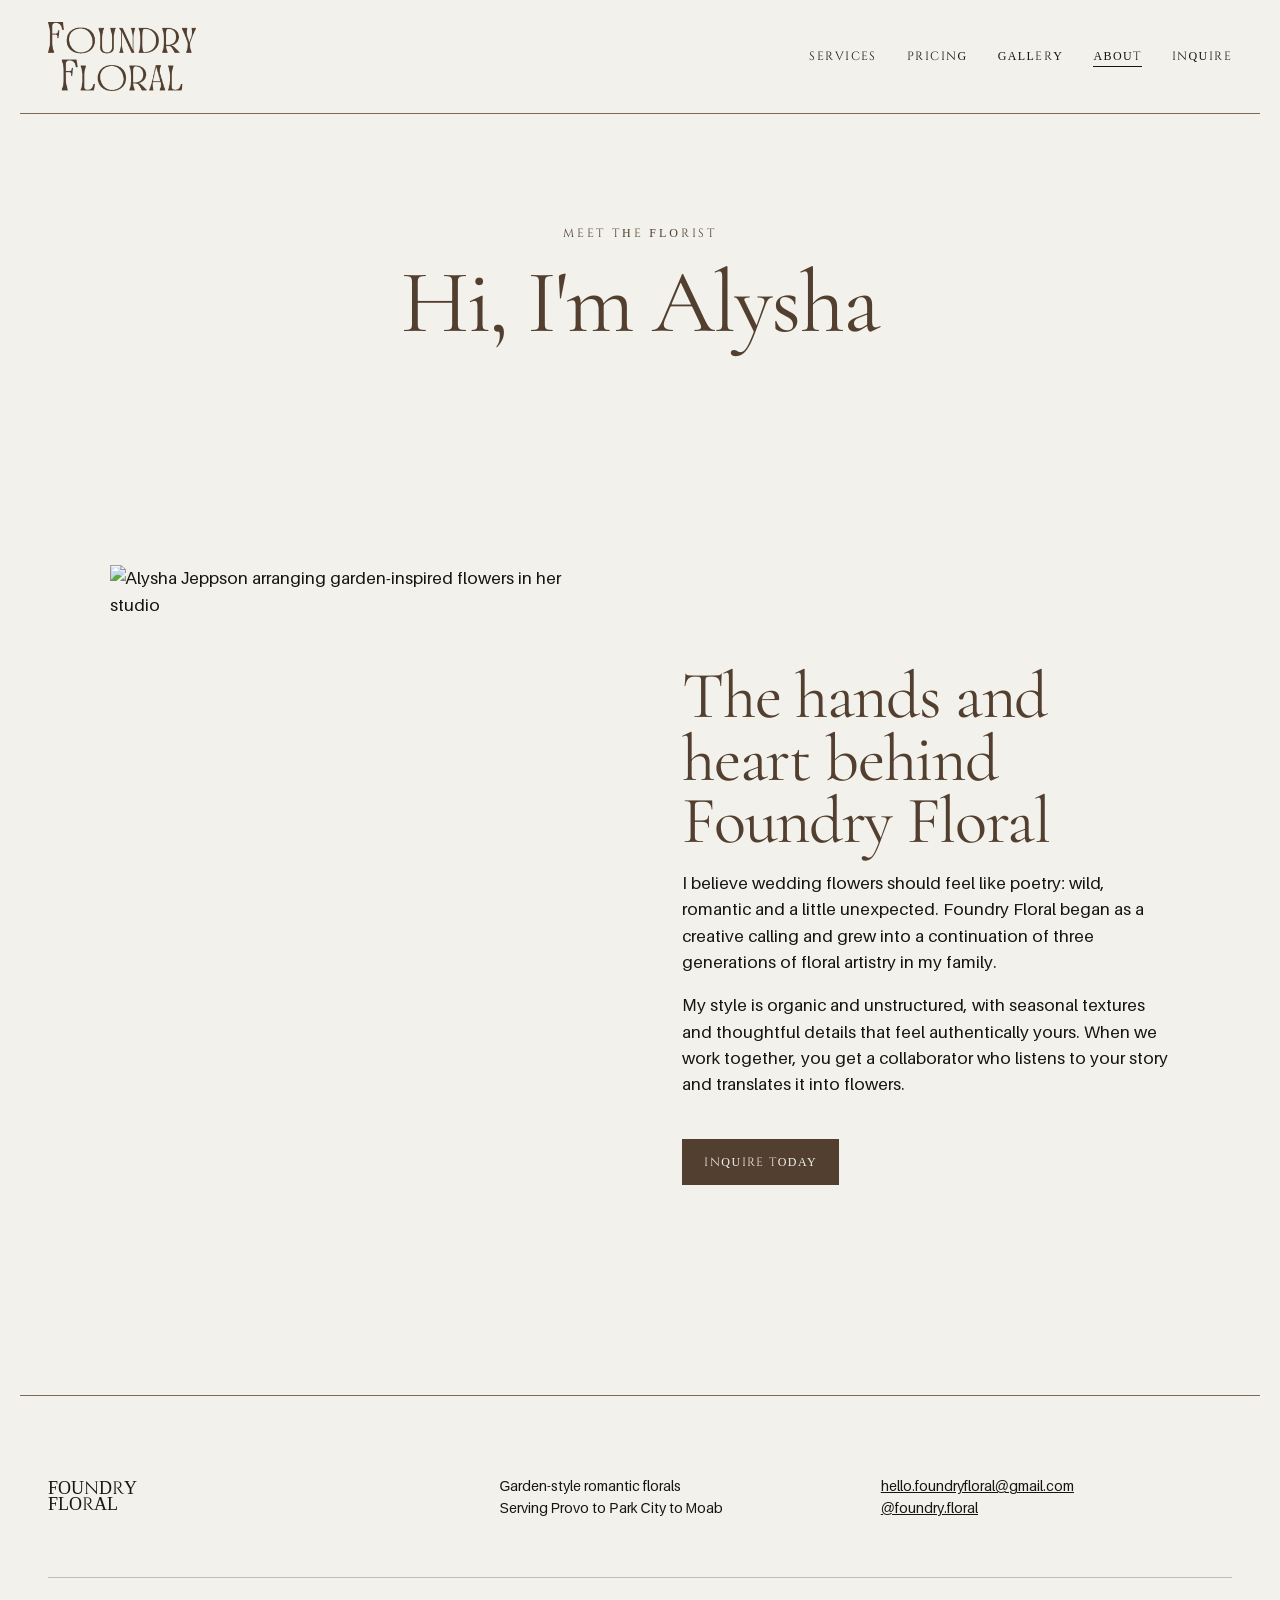
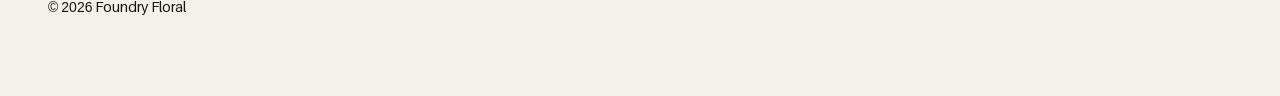
==== about.html @ f5ccb90d "Create About page with verified florist portrait" ====
<!doctype html>
<html lang="en">
<head><meta charset="utf-8"><meta name="viewport" content="width=device-width, initial-scale=1"><title>About Alysha | Foundry Floral</title><meta name="description" content="Meet Alysha Jeppson, the florist behind Foundry Floral in Alpine, Utah."><link rel="stylesheet" href="styles.css"></head>
<body>
<header class="site-header"><a class="brand" href="index.html" aria-label="Foundry Floral home"><img src="assets/images/1-foundry-floral-wordmark.png" alt="Foundry Floral"></a><button class="nav-toggle" aria-expanded="false" aria-controls="nav">Menu</button><nav id="nav" aria-label="Main navigation"><a href="index.html#services">Services</a><a href="pricing.html">Pricing</a><a href="gallery.html">Gallery</a><a href="about.html" aria-current="page">About</a><a href="index.html#inquire">Inquire</a></nav></header>
<main>
<section class="page-intro section"><p class="eyebrow">Meet the florist</p><h1>Hi, I'm Alysha</h1></section>
<section class="section about about-page"><img src="assets/images/alysha-florist-portrait.jpg" alt="Alysha Jeppson arranging garden-inspired flowers in her studio"><div><h2>The hands and heart behind Foundry Floral</h2><p>I believe wedding flowers should feel like poetry: wild, romantic and a little unexpected. Foundry Floral began as a creative calling and grew into a continuation of three generations of floral artistry in my family.</p><p>My style is organic and unstructured, with seasonal textures and thoughtful details that feel authentically yours. When we work together, you get a collaborator who listens to your story and translates it into flowers.</p><a class="button" href="index.html#inquire">Inquire today</a></div></section>
</main>
<footer><div class="brand"><span>Foundry<br>Floral</span></div><p>Garden-style romantic florals<br>Serving Provo to Park City to Moab</p><p><a href="mailto:hello.foundryfloral@gmail.com">hello.foundryfloral@gmail.com</a><br><a href="https://www.instagram.com/foundry.floral/">@foundry.floral</a></p><p class="copyright">© <span id="year"></span> Foundry Floral</p></footer><script src="script.js"></script></body></html>
---- styles.css ----
@import url('https://fonts.googleapis.com/css2?family=Cormorant+Garamond:wght@400;500;600&display=swap');
@font-face{font-family:Lathusca;src:url('assets/fonts/AwesomeLathusca-Regular.ttf')}@font-face{font-family:Cinzel;src:url('assets/fonts/Cinzel-Regular.ttf')}@font-face{font-family:Aileron;src:url('assets/fonts/Aileron-Regular.ttf')}@font-face{font-family:Aileron;src:url('assets/fonts/Aileron-Italic.ttf');font-style:italic}@font-face{font-family:Aileron;src:url('assets/fonts/Aileron-BoldItalic.ttf');font-weight:700;font-style:italic}
:root{--heading:'Cormorant Garamond',Georgia,serif;--ivory:#f2f1eb;--espresso:#523f2f;--ink:#171511;--line:#796959;--paper:#faf9f4;--max:1240px}*{box-sizing:border-box}html{scroll-behavior:smooth}body{margin:0;background:var(--ivory);color:var(--ink);font-family:Aileron,Arial,sans-serif;font-size:17px;line-height:1.55}img{display:block;width:100%}a{color:inherit}.site-header{max-width:var(--max);margin:auto;min-height:108px;padding:22px 28px;display:flex;align-items:center;justify-content:space-between;border-bottom:1px solid var(--line);position:relative}.brand{display:flex;align-items:center;gap:10px;font-family:Cinzel,serif;text-transform:uppercase;line-height:.9;text-decoration:none;font-size:18px}.site-header .brand img{width:148px;height:auto}.flower-mark{font-family:serif;font-size:30px}.site-header nav{display:flex;gap:30px}.site-header nav a{text-decoration:none;text-transform:uppercase;font-family:Cinzel,serif;font-size:12px;letter-spacing:.12em}.nav-toggle{display:none;border:1px solid var(--espresso);background:transparent;padding:10px 14px;font:inherit;color:var(--espresso)}main{overflow:hidden}.hero{max-width:var(--max);margin:0 auto;padding:28px;display:grid;grid-template-columns:1.35fr .65fr;min-height:720px}.hero>img{height:100%;object-fit:cover;object-position:center 40%}.hero-copy{padding:60px 8% 60px 10%;display:flex;flex-direction:column;justify-content:center;border:1px solid var(--espresso);border-left:0}.eyebrow{font-family:Cinzel,serif;text-transform:uppercase;letter-spacing:.24em;color:var(--espresso);font-size:12px;margin:0 0 18px}.hero h1,.section h2,.framed h2,.installation-band h2{font-family:var(--heading);color:var(--espresso);font-weight:400;line-height:.94;letter-spacing:-.02em;margin:0}.hero h1{font-size:clamp(62px,7vw,108px)}.hero-copy>p:not(.eyebrow){max-width:420px}.button{display:inline-block;align-self:flex-start;margin-top:24px;background:var(--espresso);color:var(--ivory);padding:14px 22px;text-decoration:none;text-transform:uppercase;font-family:Cinzel,serif;letter-spacing:.12em;font-size:12px}.framed,.section{max-width:var(--max);margin:0 auto;padding:110px 7%}.framed{border:1px solid var(--espresso);text-align:center;margin-top:80px;margin-bottom:80px}.framed h2,.section h2,.installation-band h2{font-size:clamp(48px,5.2vw,78px)}.lead{font-size:22px;max-width:820px;margin:32px auto 0}.two-col{display:grid;grid-template-columns:.78fr 1.22fr;gap:9%}.service-grid{display:grid;grid-template-columns:1fr 1fr;gap:42px}.service-grid article{border-top:1px solid var(--espresso);padding-top:24px}h3{font-family:var(--heading);text-transform:uppercase;letter-spacing:.11em;color:var(--espresso);font-size:17px;font-weight:400}.photo-pair{max-width:1440px;margin:20px auto 0;display:grid;grid-template-columns:.95fr 1.05fr;gap:16px;padding:0 28px}.photo-pair img{height:610px;object-fit:cover}.photo-pair img:first-child{object-position:center 35%}.pricing{text-align:center}.price-columns{margin-top:65px;display:grid;grid-template-columns:1fr 1fr;gap:8%;text-align:left}.price-columns>div+div{border-left:1px solid var(--line);padding-left:12%}dl{margin:28px 0 0}dl div{display:flex;justify-content:space-between;gap:20px;padding:12px 0;border-bottom:1px solid rgba(82,63,47,.25)}dt{font-style:italic}dd{margin:0;color:var(--espresso);font-weight:bold}.subhead{margin-top:46px}.collections{background:var(--paper);max-width:none;padding-left:max(7%,calc((100vw - 1240px)/2 + 7%));padding-right:max(7%,calc((100vw - 1240px)/2 + 7%))}.collections>h2,.collections>.eyebrow,.collections>.section-note,.collections>.collection-grid,.collections>.fine-print{max-width:1080px;margin-left:auto;margin-right:auto}.section-note{margin-top:25px}.collection-grid{display:grid;grid-template-columns:1fr 1fr;gap:1px;background:var(--line);margin-top:50px;border:1px solid var(--line)}.collection-grid article{background:var(--paper);padding:38px}.collection-grid h3{margin-top:0}.collection-grid .price{font-family:var(--heading);color:var(--espresso);font-size:34px;margin:8px 0}.fine-print{font-size:14px;margin-top:35px}.installation-band{display:grid;grid-template-columns:1.15fr .85fr;max-width:1440px;margin:0 auto}.installation-band img{height:680px;object-fit:cover}.installation-band div{background:var(--espresso);color:var(--ivory);padding:12%;display:flex;flex-direction:column;justify-content:center}.installation-band .eyebrow,.installation-band h2{color:var(--ivory)}.seasonal{text-align:center}.seasonal .lead{margin-bottom:60px}.season-grid{display:grid;grid-template-columns:repeat(5,1fr);border-top:1px solid var(--line);border-bottom:1px solid var(--line)}.season-grid article{padding:28px 22px;border-right:1px solid var(--line)}.season-grid article:last-child{border:0}.season-grid p{font-size:14px}.season-grid span{display:block;font-family:Cinzel,serif;text-transform:uppercase;letter-spacing:.1em;font-size:11px;color:var(--espresso)}.portfolio{text-align:center}.portfolio-grid{display:grid;grid-template-columns:1fr 1.3fr 1fr;gap:14px;margin-top:55px}.portfolio-grid img{height:520px;object-fit:cover}.about{display:grid;grid-template-columns:1fr 1fr;gap:8%;align-items:center}.about img{height:720px;object-fit:cover}.process{text-align:center}.process ol{list-style:none;padding:0;margin:55px auto 0;max-width:900px;text-align:left;border-top:1px solid var(--line)}.process li{display:grid;grid-template-columns:95px 1fr;gap:25px;padding:30px 0;border-bottom:1px solid var(--line)}.process li>span{font-family:var(--heading);font-size:44px;color:var(--espresso)}.process h3{margin:0}.process p{margin:5px 0}.inquiry{text-align:center;background:var(--paper);max-width:none}.inquiry>h2,.inquiry>.eyebrow,.inquiry>p,.form-wrap{max-width:960px;margin-left:auto;margin-right:auto}.form-wrap{margin-top:40px;background:white;border:1px solid var(--line)}iframe{width:100%;height:1150px;border:0}.form-fallback{margin-top:20px}footer{max-width:var(--max);margin:auto;padding:65px 28px;display:grid;grid-template-columns:1.2fr 1fr 1fr;gap:30px;border-top:1px solid var(--line);font-size:14px}.copyright{grid-column:1/-1;border-top:1px solid rgba(82,63,47,.3);padding-top:18px}
@media(max-width:900px){.site-header{min-height:84px}.nav-toggle{display:block}.site-header nav{display:none;position:absolute;z-index:20;top:84px;left:16px;right:16px;background:var(--ivory);border:1px solid var(--espresso);padding:20px;flex-direction:column;gap:15px}.site-header nav.open{display:flex}.hero{grid-template-columns:1fr;min-height:0;padding:16px}.hero>img{height:64vh;min-height:480px}.hero-copy{border-left:1px solid var(--espresso);border-top:0;padding:48px 28px}.framed,.section{padding:80px 24px}.framed{margin:55px 16px}.two-col,.service-grid,.price-columns,.about{grid-template-columns:1fr}.two-col{gap:40px}.price-columns>div+div{border-left:0;border-top:1px solid var(--line);padding:35px 0 0}.photo-pair{grid-template-columns:1fr;padding:0 16px}.photo-pair img{height:500px}.collection-grid{grid-template-columns:1fr}.installation-band{grid-template-columns:1fr}.installation-band img{height:520px}.installation-band div{padding:70px 28px}.season-grid{grid-template-columns:1fr 1fr}.season-grid article{border-bottom:1px solid var(--line)}.portfolio-grid{grid-template-columns:1fr 1fr}.portfolio-grid img{height:420px}.portfolio-grid img:first-child{grid-column:1/-1}.about img{height:560px}footer{grid-template-columns:1fr 1fr}}
@media(max-width:540px){body{font-size:16px}.hero>img{min-height:400px;height:56vh}.hero h1{font-size:58px}.framed h2,.section h2,.installation-band h2{font-size:48px}.lead{font-size:19px}.photo-pair img{height:390px}.season-grid{grid-template-columns:1fr}.season-grid article{border-right:0}.portfolio-grid{grid-template-columns:1fr}.portfolio-grid img,.portfolio-grid img:first-child{grid-column:auto;height:430px}.about img{height:480px}.process li{grid-template-columns:58px 1fr}.collection-grid article{padding:30px 24px}iframe{height:1250px}footer{grid-template-columns:1fr}}
.upload-note{max-width:720px;margin:28px auto 0;padding:26px;border:1px solid var(--line);background:var(--ivory);text-align:left}.upload-note h3{margin:0 0 8px}.upload-note p{margin:0}
.landing-feature{max-width:1440px;margin:80px auto 0;padding:0 28px}.landing-feature img{height:min(72vw,760px);object-fit:cover;object-position:center}.landing-story{text-align:center}.landing-story .lead{font-style:italic}
@media(max-width:900px){.landing-feature{margin-top:55px;padding:0 16px}.landing-feature img{height:62vw;min-height:300px}.landing-story{padding-top:65px;padding-bottom:65px}}
@media(max-width:540px){.landing-feature img{height:72vw;min-height:280px}}
.landing-services{display:grid;grid-template-columns:1.2fr .8fr;gap:8%;align-items:center}.landing-services ul{list-style:none;padding:0;margin:40px 0 0;border-top:1px solid var(--line)}.landing-services li{padding:16px 0;border-bottom:1px solid rgba(82,63,47,.25)}.landing-services strong{font-family:var(--heading);font-size:22px;font-weight:600;color:var(--espresso)}.landing-services img{aspect-ratio:1/1;object-fit:cover}
@media(max-width:900px){.landing-services{grid-template-columns:1fr;gap:42px}.landing-services img{max-width:620px;margin:auto}}
.page-intro{text-align:center;max-width:980px}.page-intro h1,.page-cta h2{font-family:var(--heading);color:var(--espresso);font-weight:400;line-height:.94;letter-spacing:-.02em;margin:0}.page-intro h1{font-size:clamp(58px,7vw,100px)}.gallery-page-grid{display:grid;grid-template-columns:repeat(3,1fr);gap:14px;padding-top:10px}.gallery-page-grid img{height:520px;object-fit:cover}.page-cta{text-align:center}.page-cta .button{margin-left:auto;margin-right:auto}.site-header nav a[aria-current="page"]{border-bottom:1px solid currentColor}
@media(max-width:900px){.gallery-page-grid{grid-template-columns:1fr 1fr}.gallery-page-grid img{height:440px}}
@media(max-width:540px){.gallery-page-grid{grid-template-columns:1fr}.gallery-page-grid img{height:430px}}
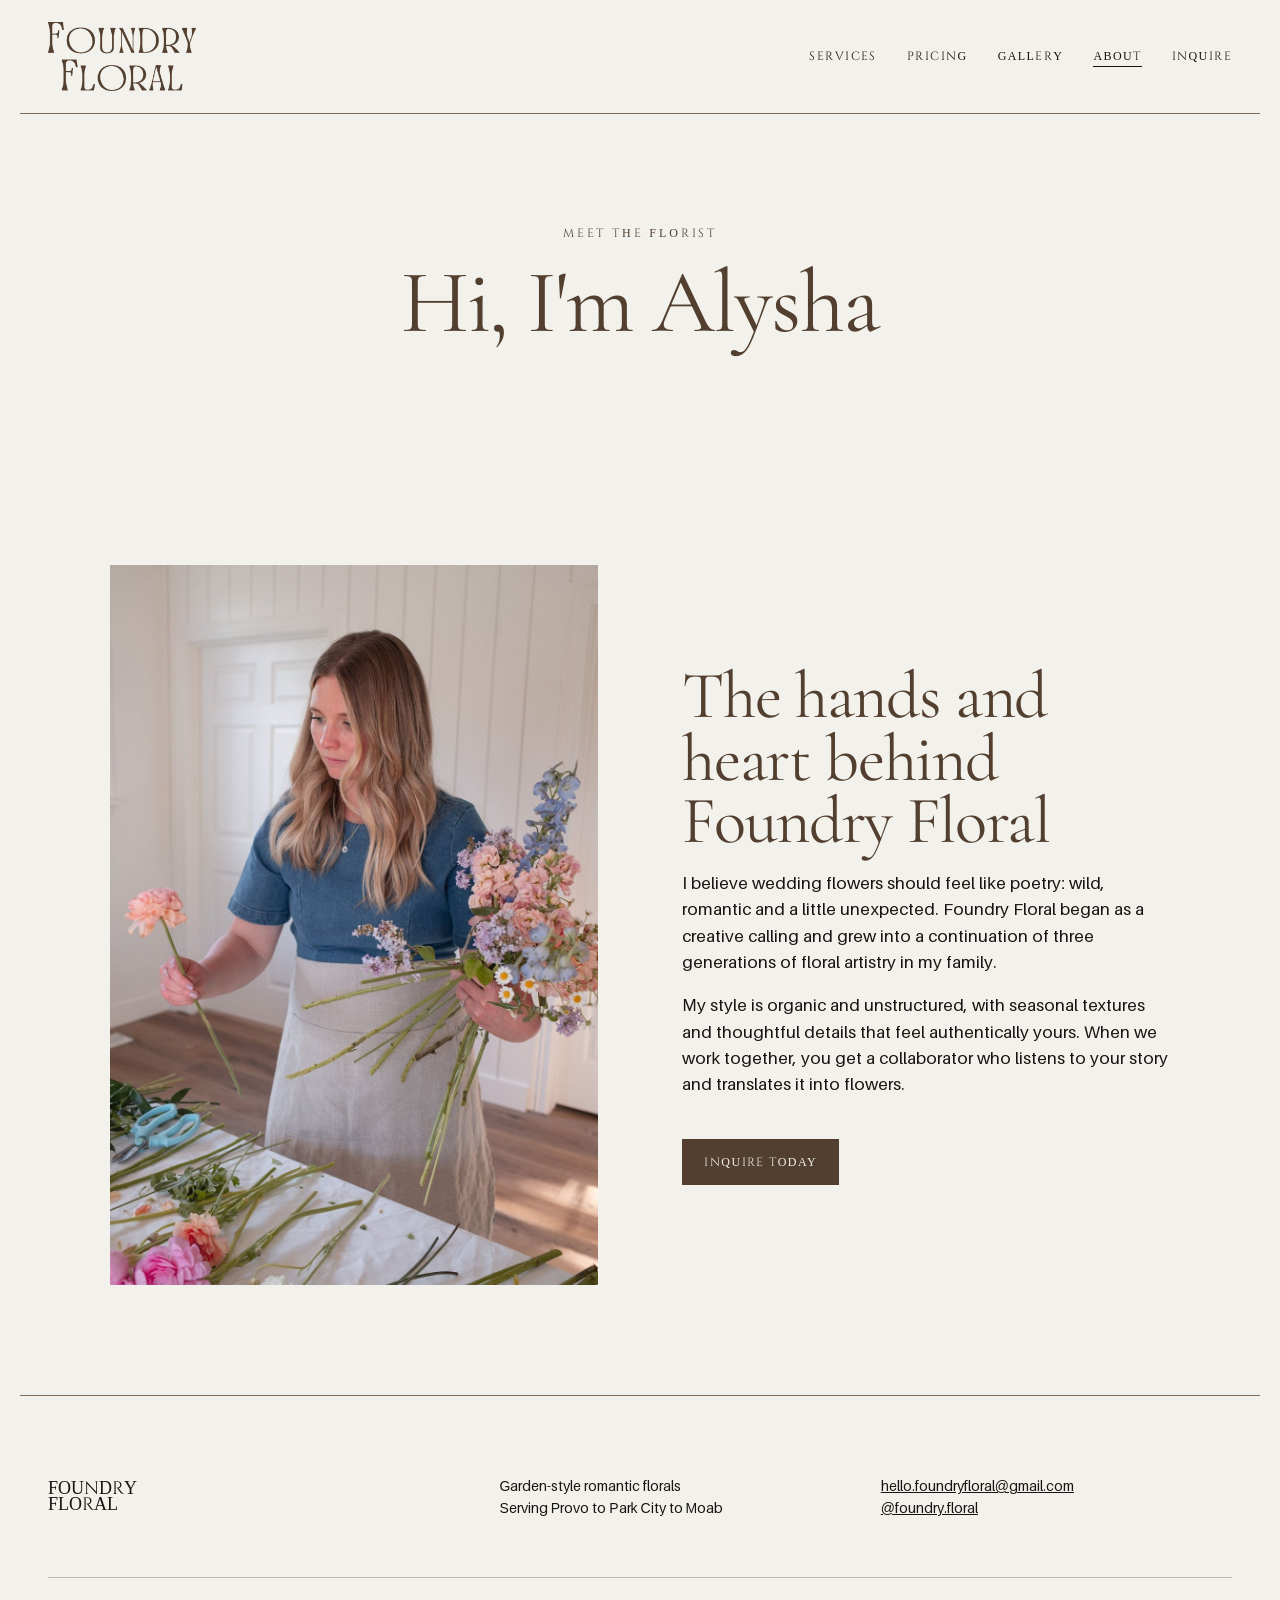
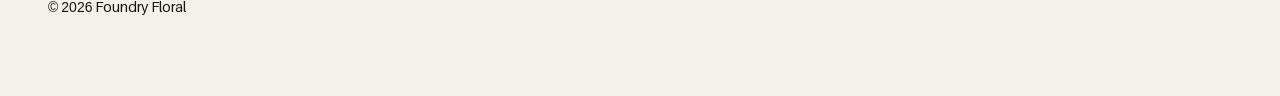
==== commit 436cd010: "Use committed florist portrait path" ====
--- a/about.html
+++ b/about.html
@@ -5,6 +5,6 @@
 <header class="site-header"><a class="brand" href="index.html" aria-label="Foundry Floral home"><img src="assets/images/1-foundry-floral-wordmark.png" alt="Foundry Floral"></a><button class="nav-toggle" aria-expanded="false" aria-controls="nav">Menu</button><nav id="nav" aria-label="Main navigation"><a href="index.html#services">Services</a><a href="pricing.html">Pricing</a><a href="gallery.html">Gallery</a><a href="about.html" aria-current="page">About</a><a href="index.html#inquire">Inquire</a></nav></header>
 <main>
 <section class="page-intro section"><p class="eyebrow">Meet the florist</p><h1>Hi, I'm Alysha</h1></section>
-<section class="section about about-page"><img src="assets/images/alysha-florist-portrait.jpg" alt="Alysha Jeppson arranging garden-inspired flowers in her studio"><div><h2>The hands and heart behind Foundry Floral</h2><p>I believe wedding flowers should feel like poetry: wild, romantic and a little unexpected. Foundry Floral began as a creative calling and grew into a continuation of three generations of floral artistry in my family.</p><p>My style is organic and unstructured, with seasonal textures and thoughtful details that feel authentically yours. When we work together, you get a collaborator who listens to your story and translates it into flowers.</p><a class="button" href="index.html#inquire">Inquire today</a></div></section>
+<section class="section about about-page"><img src="assets/images/1-alysha-florist-portrait.jpg" alt="Alysha Jeppson arranging garden-inspired flowers in her studio"><div><h2>The hands and heart behind Foundry Floral</h2><p>I believe wedding flowers should feel like poetry: wild, romantic and a little unexpected. Foundry Floral began as a creative calling and grew into a continuation of three generations of floral artistry in my family.</p><p>My style is organic and unstructured, with seasonal textures and thoughtful details that feel authentically yours. When we work together, you get a collaborator who listens to your story and translates it into flowers.</p><a class="button" href="index.html#inquire">Inquire today</a></div></section>
 </main>
 <footer><div class="brand"><span>Foundry<br>Floral</span></div><p>Garden-style romantic florals<br>Serving Provo to Park City to Moab</p><p><a href="mailto:hello.foundryfloral@gmail.com">hello.foundryfloral@gmail.com</a><br><a href="https://www.instagram.com/foundry.floral/">@foundry.floral</a></p><p class="copyright">© <span id="year"></span> Foundry Floral</p></footer><script src="script.js"></script></body></html>
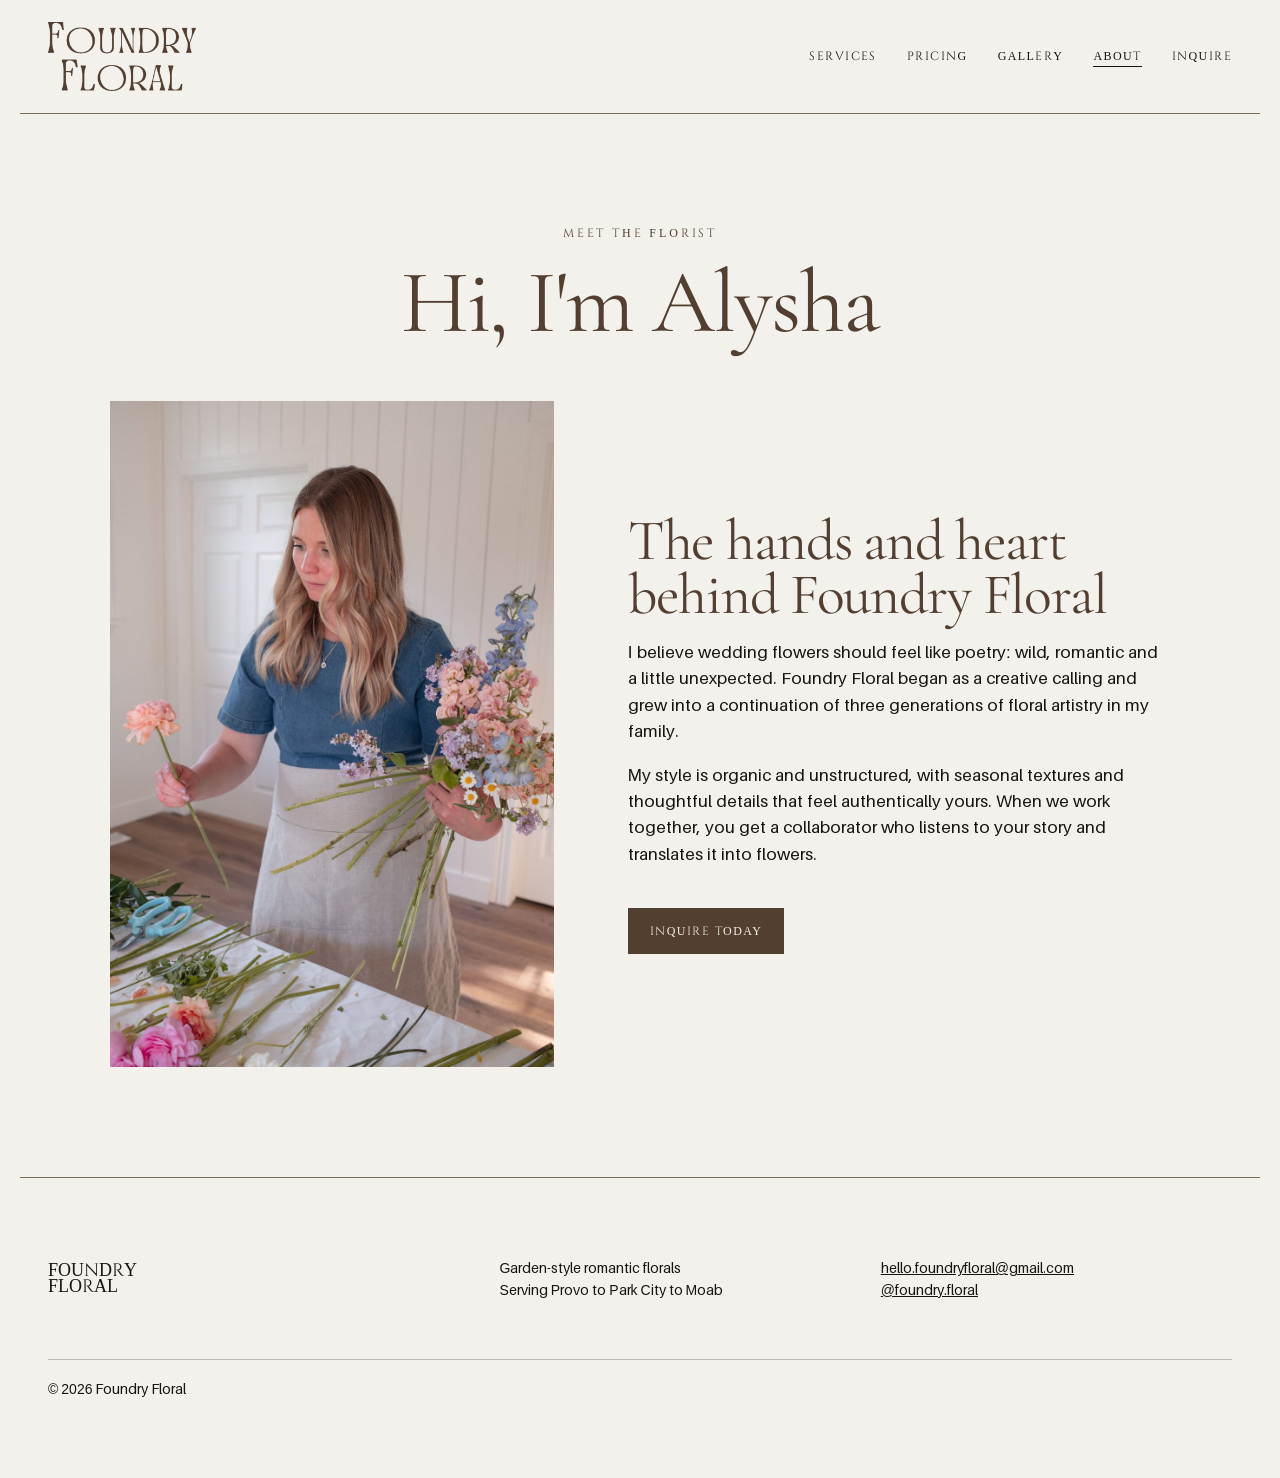
==== commit d13c4100: "Refresh About page layout styles" ====
--- a/about.html
+++ b/about.html
@@ -1,6 +1,6 @@
 <!doctype html>
 <html lang="en">
-<head><meta charset="utf-8"><meta name="viewport" content="width=device-width, initial-scale=1"><title>About Alysha | Foundry Floral</title><meta name="description" content="Meet Alysha Jeppson, the florist behind Foundry Floral in Alpine, Utah."><link rel="stylesheet" href="styles.css"></head>
+<head><meta charset="utf-8"><meta name="viewport" content="width=device-width, initial-scale=1"><title>About Alysha | Foundry Floral</title><meta name="description" content="Meet Alysha Jeppson, the florist behind Foundry Floral in Alpine, Utah."><link rel="stylesheet" href="styles.css?v=about-layout-2"></head>
 <body>
 <header class="site-header"><a class="brand" href="index.html" aria-label="Foundry Floral home"><img src="assets/images/1-foundry-floral-wordmark.png" alt="Foundry Floral"></a><button class="nav-toggle" aria-expanded="false" aria-controls="nav">Menu</button><nav id="nav" aria-label="Main navigation"><a href="index.html#services">Services</a><a href="pricing.html">Pricing</a><a href="gallery.html">Gallery</a><a href="about.html" aria-current="page">About</a><a href="index.html#inquire">Inquire</a></nav></header>
 <main>
--- a/styles.css
+++ b/styles.css
@@ -12,3 +12,6 @@
 .page-intro{text-align:center;max-width:980px}.page-intro h1,.page-cta h2{font-family:var(--heading);color:var(--espresso);font-weight:400;line-height:.94;letter-spacing:-.02em;margin:0}.page-intro h1{font-size:clamp(58px,7vw,100px)}.gallery-page-grid{display:grid;grid-template-columns:repeat(3,1fr);gap:14px;padding-top:10px}.gallery-page-grid img{height:520px;object-fit:cover}.page-cta{text-align:center}.page-cta .button{margin-left:auto;margin-right:auto}.site-header nav a[aria-current="page"]{border-bottom:1px solid currentColor}
 @media(max-width:900px){.gallery-page-grid{grid-template-columns:1fr 1fr}.gallery-page-grid img{height:440px}}
 @media(max-width:540px){.gallery-page-grid{grid-template-columns:1fr}.gallery-page-grid img{height:430px}}
+/* About page portrait and spacing */
+.page-intro:has(+ .about-page){padding-bottom:36px}.about-page{padding-top:20px;grid-template-columns:minmax(0,.9fr) minmax(0,1.1fr);gap:7%}.about-page img{height:auto;aspect-ratio:2/3;object-fit:contain;object-position:center top}.about-page h2{font-size:clamp(44px,4.5vw,66px);max-width:100%;overflow-wrap:normal}
+@media(max-width:900px){.page-intro:has(+ .about-page){padding-bottom:20px}.about-page{padding-top:20px;grid-template-columns:1fr;gap:42px}.about-page img{height:auto;max-height:none;aspect-ratio:2/3}.about-page h2{font-size:48px}}
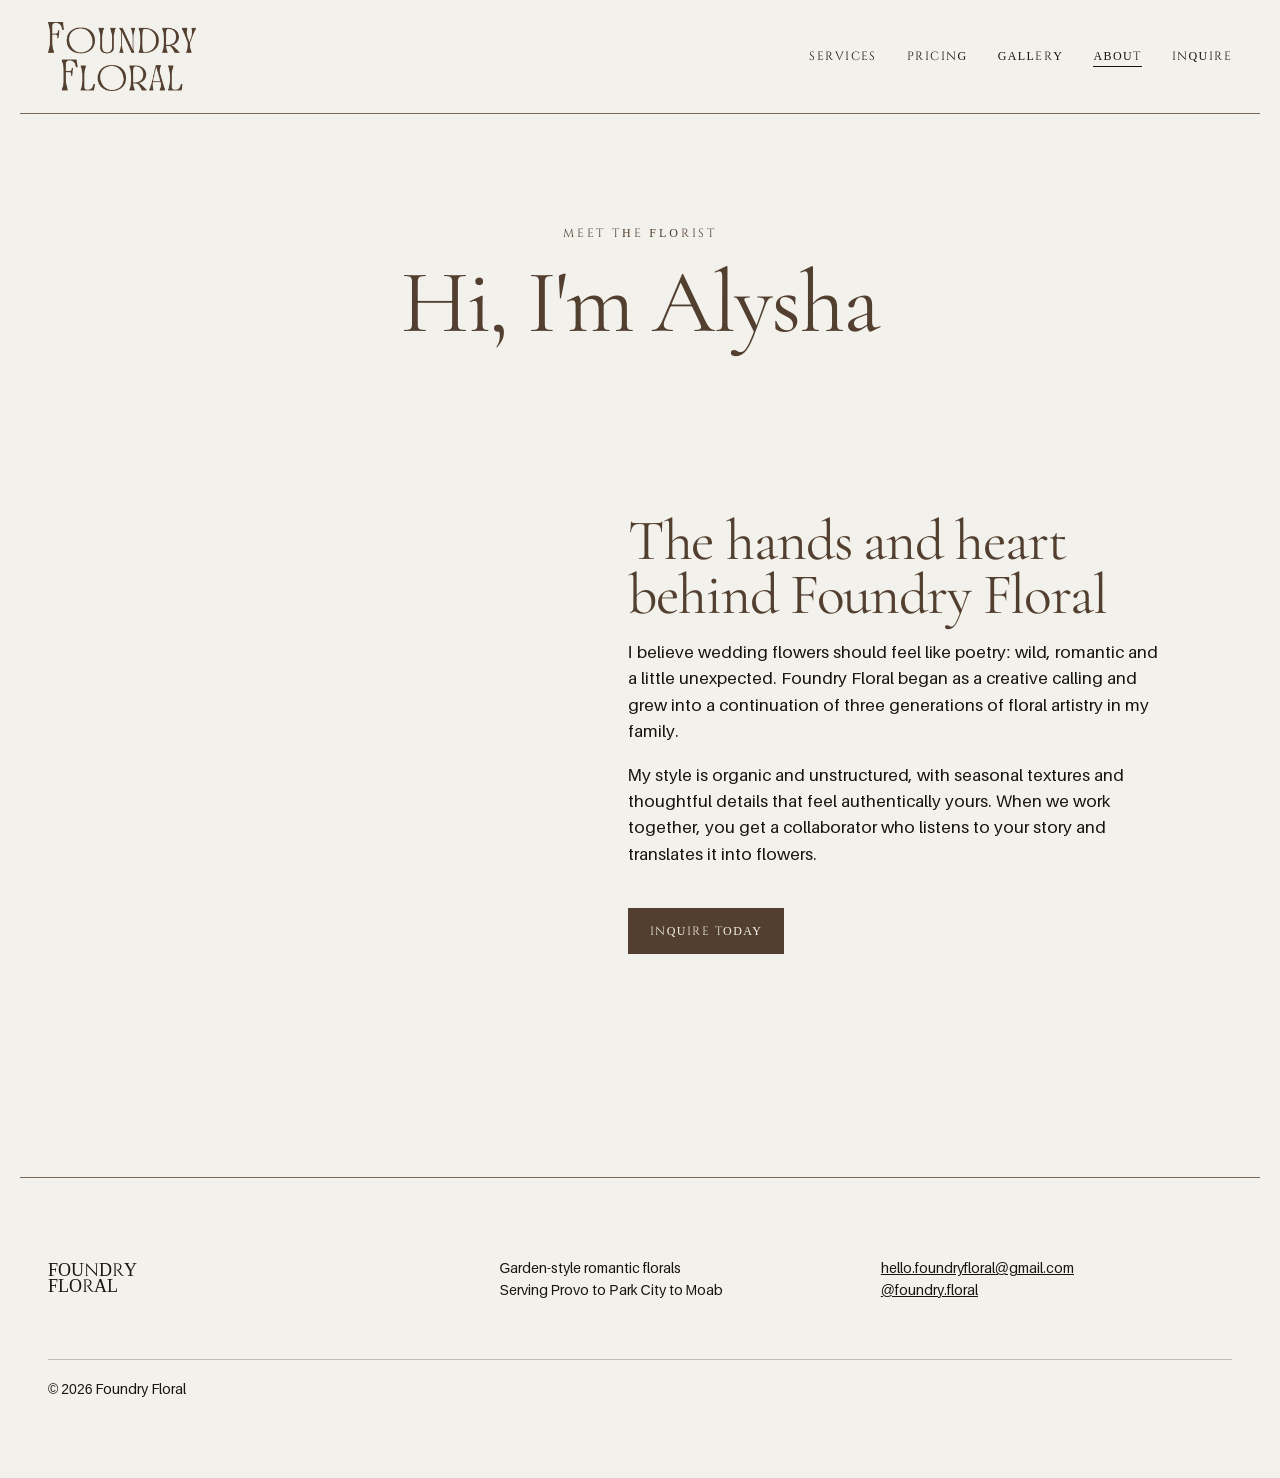
==== commit d9b8865e: "Add skip link, visible focus styles, reduced-motion support, and Escape to close menu" ====
--- a/about.html
+++ b/about.html
@@ -1,10 +1,11 @@
 <!doctype html>
 <html lang="en">
-<head><meta charset="utf-8"><meta name="viewport" content="width=device-width, initial-scale=1"><title>About Alysha | Foundry Floral</title><meta name="description" content="Meet Alysha Jeppson, the florist behind Foundry Floral in Alpine, Utah."><link rel="stylesheet" href="styles.css?v=about-layout-2"></head>
+<head><meta charset="utf-8"><meta name="viewport" content="width=device-width, initial-scale=1"><title>About Alysha | Foundry Floral</title><meta name="description" content="Meet Alysha Jeppson, the florist behind Foundry Floral in Alpine, Utah."><link rel="stylesheet" href="styles.css?v=polish-1"></head>
 <body>
-<header class="site-header"><a class="brand" href="index.html" aria-label="Foundry Floral home"><img src="assets/images/1-foundry-floral-wordmark.png" alt="Foundry Floral"></a><button class="nav-toggle" aria-expanded="false" aria-controls="nav">Menu</button><nav id="nav" aria-label="Main navigation"><a href="index.html#services">Services</a><a href="pricing.html">Pricing</a><a href="gallery.html">Gallery</a><a href="about.html" aria-current="page">About</a><a href="index.html#inquire">Inquire</a></nav></header>
-<main>
+<a class="skip-link" href="#main">Skip to content</a>
+<header class="site-header"><a class="brand" href="index.html" aria-label="Foundry Floral home"><img src="assets/images/1-foundry-floral-wordmark.png" width="520" height="244" alt="Foundry Floral"></a><button type="button" class="nav-toggle" aria-expanded="false" aria-controls="nav">Menu</button><nav id="nav" aria-label="Main navigation"><a href="index.html#services">Services</a><a href="pricing.html">Pricing</a><a href="gallery.html">Gallery</a><a href="about.html" aria-current="page">About</a><a href="index.html#inquire">Inquire</a></nav></header>
+<main id="main">
 <section class="page-intro section"><p class="eyebrow">Meet the florist</p><h1>Hi, I'm Alysha</h1></section>
-<section class="section about about-page"><img src="assets/images/1-alysha-florist-portrait.jpg" alt="Alysha Jeppson arranging garden-inspired flowers in her studio"><div><h2>The hands and heart behind Foundry Floral</h2><p>I believe wedding flowers should feel like poetry: wild, romantic and a little unexpected. Foundry Floral began as a creative calling and grew into a continuation of three generations of floral artistry in my family.</p><p>My style is organic and unstructured, with seasonal textures and thoughtful details that feel authentically yours. When we work together, you get a collaborator who listens to your story and translates it into flowers.</p><a class="button" href="index.html#inquire">Inquire today</a></div></section>
+<section class="section about about-page"><img src="assets/images/1-alysha-florist-portrait.jpg" srcset="assets/images/opt/1-alysha-florist-portrait-480.webp 480w, assets/images/opt/1-alysha-florist-portrait-800.webp 800w, assets/images/opt/1-alysha-florist-portrait-1024.webp 1024w" sizes="(max-width: 900px) 100vw, 520px" width="1024" height="1536" alt="Alysha Jeppson arranging garden-inspired flowers in her studio"><div><h2>The hands and heart behind Foundry Floral</h2><p>I believe wedding flowers should feel like poetry: wild, romantic and a little unexpected. Foundry Floral began as a creative calling and grew into a continuation of three generations of floral artistry in my family.</p><p>My style is organic and unstructured, with seasonal textures and thoughtful details that feel authentically yours. When we work together, you get a collaborator who listens to your story and translates it into flowers.</p><a class="button" href="index.html#inquire">Inquire today</a></div></section>
 </main>
 <footer><div class="brand"><span>Foundry<br>Floral</span></div><p>Garden-style romantic florals<br>Serving Provo to Park City to Moab</p><p><a href="mailto:hello.foundryfloral@gmail.com">hello.foundryfloral@gmail.com</a><br><a href="https://www.instagram.com/foundry.floral/">@foundry.floral</a></p><p class="copyright">© <span id="year"></span> Foundry Floral</p></footer><script src="script.js"></script></body></html>
--- a/styles.css
+++ b/styles.css
@@ -1,6 +1,6 @@
 @import url('https://fonts.googleapis.com/css2?family=Cormorant+Garamond:wght@400;500;600&display=swap');
 @font-face{font-family:Lathusca;src:url('assets/fonts/AwesomeLathusca-Regular.ttf')}@font-face{font-family:Cinzel;src:url('assets/fonts/Cinzel-Regular.ttf')}@font-face{font-family:Aileron;src:url('assets/fonts/Aileron-Regular.ttf')}@font-face{font-family:Aileron;src:url('assets/fonts/Aileron-Italic.ttf');font-style:italic}@font-face{font-family:Aileron;src:url('assets/fonts/Aileron-BoldItalic.ttf');font-weight:700;font-style:italic}
-:root{--heading:'Cormorant Garamond',Georgia,serif;--ivory:#f2f1eb;--espresso:#523f2f;--ink:#171511;--line:#796959;--paper:#faf9f4;--max:1240px}*{box-sizing:border-box}html{scroll-behavior:smooth}body{margin:0;background:var(--ivory);color:var(--ink);font-family:Aileron,Arial,sans-serif;font-size:17px;line-height:1.55}img{display:block;width:100%}a{color:inherit}.site-header{max-width:var(--max);margin:auto;min-height:108px;padding:22px 28px;display:flex;align-items:center;justify-content:space-between;border-bottom:1px solid var(--line);position:relative}.brand{display:flex;align-items:center;gap:10px;font-family:Cinzel,serif;text-transform:uppercase;line-height:.9;text-decoration:none;font-size:18px}.site-header .brand img{width:148px;height:auto}.flower-mark{font-family:serif;font-size:30px}.site-header nav{display:flex;gap:30px}.site-header nav a{text-decoration:none;text-transform:uppercase;font-family:Cinzel,serif;font-size:12px;letter-spacing:.12em}.nav-toggle{display:none;border:1px solid var(--espresso);background:transparent;padding:10px 14px;font:inherit;color:var(--espresso)}main{overflow:hidden}.hero{max-width:var(--max);margin:0 auto;padding:28px;display:grid;grid-template-columns:1.35fr .65fr;min-height:720px}.hero>img{height:100%;object-fit:cover;object-position:center 40%}.hero-copy{padding:60px 8% 60px 10%;display:flex;flex-direction:column;justify-content:center;border:1px solid var(--espresso);border-left:0}.eyebrow{font-family:Cinzel,serif;text-transform:uppercase;letter-spacing:.24em;color:var(--espresso);font-size:12px;margin:0 0 18px}.hero h1,.section h2,.framed h2,.installation-band h2{font-family:var(--heading);color:var(--espresso);font-weight:400;line-height:.94;letter-spacing:-.02em;margin:0}.hero h1{font-size:clamp(62px,7vw,108px)}.hero-copy>p:not(.eyebrow){max-width:420px}.button{display:inline-block;align-self:flex-start;margin-top:24px;background:var(--espresso);color:var(--ivory);padding:14px 22px;text-decoration:none;text-transform:uppercase;font-family:Cinzel,serif;letter-spacing:.12em;font-size:12px}.framed,.section{max-width:var(--max);margin:0 auto;padding:110px 7%}.framed{border:1px solid var(--espresso);text-align:center;margin-top:80px;margin-bottom:80px}.framed h2,.section h2,.installation-band h2{font-size:clamp(48px,5.2vw,78px)}.lead{font-size:22px;max-width:820px;margin:32px auto 0}.two-col{display:grid;grid-template-columns:.78fr 1.22fr;gap:9%}.service-grid{display:grid;grid-template-columns:1fr 1fr;gap:42px}.service-grid article{border-top:1px solid var(--espresso);padding-top:24px}h3{font-family:var(--heading);text-transform:uppercase;letter-spacing:.11em;color:var(--espresso);font-size:17px;font-weight:400}.photo-pair{max-width:1440px;margin:20px auto 0;display:grid;grid-template-columns:.95fr 1.05fr;gap:16px;padding:0 28px}.photo-pair img{height:610px;object-fit:cover}.photo-pair img:first-child{object-position:center 35%}.pricing{text-align:center}.price-columns{margin-top:65px;display:grid;grid-template-columns:1fr 1fr;gap:8%;text-align:left}.price-columns>div+div{border-left:1px solid var(--line);padding-left:12%}dl{margin:28px 0 0}dl div{display:flex;justify-content:space-between;gap:20px;padding:12px 0;border-bottom:1px solid rgba(82,63,47,.25)}dt{font-style:italic}dd{margin:0;color:var(--espresso);font-weight:bold}.subhead{margin-top:46px}.collections{background:var(--paper);max-width:none;padding-left:max(7%,calc((100vw - 1240px)/2 + 7%));padding-right:max(7%,calc((100vw - 1240px)/2 + 7%))}.collections>h2,.collections>.eyebrow,.collections>.section-note,.collections>.collection-grid,.collections>.fine-print{max-width:1080px;margin-left:auto;margin-right:auto}.section-note{margin-top:25px}.collection-grid{display:grid;grid-template-columns:1fr 1fr;gap:1px;background:var(--line);margin-top:50px;border:1px solid var(--line)}.collection-grid article{background:var(--paper);padding:38px}.collection-grid h3{margin-top:0}.collection-grid .price{font-family:var(--heading);color:var(--espresso);font-size:34px;margin:8px 0}.fine-print{font-size:14px;margin-top:35px}.installation-band{display:grid;grid-template-columns:1.15fr .85fr;max-width:1440px;margin:0 auto}.installation-band img{height:680px;object-fit:cover}.installation-band div{background:var(--espresso);color:var(--ivory);padding:12%;display:flex;flex-direction:column;justify-content:center}.installation-band .eyebrow,.installation-band h2{color:var(--ivory)}.seasonal{text-align:center}.seasonal .lead{margin-bottom:60px}.season-grid{display:grid;grid-template-columns:repeat(5,1fr);border-top:1px solid var(--line);border-bottom:1px solid var(--line)}.season-grid article{padding:28px 22px;border-right:1px solid var(--line)}.season-grid article:last-child{border:0}.season-grid p{font-size:14px}.season-grid span{display:block;font-family:Cinzel,serif;text-transform:uppercase;letter-spacing:.1em;font-size:11px;color:var(--espresso)}.portfolio{text-align:center}.portfolio-grid{display:grid;grid-template-columns:1fr 1.3fr 1fr;gap:14px;margin-top:55px}.portfolio-grid img{height:520px;object-fit:cover}.about{display:grid;grid-template-columns:1fr 1fr;gap:8%;align-items:center}.about img{height:720px;object-fit:cover}.process{text-align:center}.process ol{list-style:none;padding:0;margin:55px auto 0;max-width:900px;text-align:left;border-top:1px solid var(--line)}.process li{display:grid;grid-template-columns:95px 1fr;gap:25px;padding:30px 0;border-bottom:1px solid var(--line)}.process li>span{font-family:var(--heading);font-size:44px;color:var(--espresso)}.process h3{margin:0}.process p{margin:5px 0}.inquiry{text-align:center;background:var(--paper);max-width:none}.inquiry>h2,.inquiry>.eyebrow,.inquiry>p,.form-wrap{max-width:960px;margin-left:auto;margin-right:auto}.form-wrap{margin-top:40px;background:white;border:1px solid var(--line)}iframe{width:100%;height:1150px;border:0}.form-fallback{margin-top:20px}footer{max-width:var(--max);margin:auto;padding:65px 28px;display:grid;grid-template-columns:1.2fr 1fr 1fr;gap:30px;border-top:1px solid var(--line);font-size:14px}.copyright{grid-column:1/-1;border-top:1px solid rgba(82,63,47,.3);padding-top:18px}
+:root{--heading:'Cormorant Garamond',Georgia,serif;--ivory:#f2f1eb;--espresso:#523f2f;--ink:#171511;--line:#796959;--paper:#faf9f4;--max:1240px}*{box-sizing:border-box}html{scroll-behavior:smooth}body{margin:0;background:var(--ivory);color:var(--ink);font-family:Aileron,Arial,sans-serif;font-size:17px;line-height:1.55}img{display:block;width:100%;height:auto}a{color:inherit}.site-header{max-width:var(--max);margin:auto;min-height:108px;padding:22px 28px;display:flex;align-items:center;justify-content:space-between;border-bottom:1px solid var(--line);position:relative}.brand{display:flex;align-items:center;gap:10px;font-family:Cinzel,serif;text-transform:uppercase;line-height:.9;text-decoration:none;font-size:18px}.site-header .brand img{width:148px;height:auto}.flower-mark{font-family:serif;font-size:30px}.site-header nav{display:flex;gap:30px}.site-header nav a{text-decoration:none;text-transform:uppercase;font-family:Cinzel,serif;font-size:12px;letter-spacing:.12em}.nav-toggle{display:none;border:1px solid var(--espresso);background:transparent;padding:10px 14px;font:inherit;color:var(--espresso)}main{overflow:hidden}.hero{max-width:var(--max);margin:0 auto;padding:28px;display:grid;grid-template-columns:1.35fr .65fr;min-height:720px}.hero>img{height:100%;object-fit:cover;object-position:center 40%}.hero-copy{padding:60px 8% 60px 10%;display:flex;flex-direction:column;justify-content:center;border:1px solid var(--espresso);border-left:0}.eyebrow{font-family:Cinzel,serif;text-transform:uppercase;letter-spacing:.24em;color:var(--espresso);font-size:12px;margin:0 0 18px}.hero h1,.section h2,.framed h2,.installation-band h2{font-family:var(--heading);color:var(--espresso);font-weight:400;line-height:.94;letter-spacing:-.02em;margin:0}.hero h1{font-size:clamp(62px,7vw,108px)}.hero-copy>p:not(.eyebrow){max-width:420px}.button{display:inline-block;align-self:flex-start;margin-top:24px;background:var(--espresso);color:var(--ivory);padding:14px 22px;text-decoration:none;text-transform:uppercase;font-family:Cinzel,serif;letter-spacing:.12em;font-size:12px}.framed,.section{max-width:var(--max);margin:0 auto;padding:110px 7%}.framed{border:1px solid var(--espresso);text-align:center;margin-top:80px;margin-bottom:80px}.framed h2,.section h2,.installation-band h2{font-size:clamp(48px,5.2vw,78px)}.lead{font-size:22px;max-width:820px;margin:32px auto 0}.two-col{display:grid;grid-template-columns:.78fr 1.22fr;gap:9%}.service-grid{display:grid;grid-template-columns:1fr 1fr;gap:42px}.service-grid article{border-top:1px solid var(--espresso);padding-top:24px}h3{font-family:var(--heading);text-transform:uppercase;letter-spacing:.11em;color:var(--espresso);font-size:17px;font-weight:400}.photo-pair{max-width:1440px;margin:20px auto 0;display:grid;grid-template-columns:.95fr 1.05fr;gap:16px;padding:0 28px}.photo-pair img{height:610px;object-fit:cover}.photo-pair img:first-child{object-position:center 35%}.pricing{text-align:center}.price-columns{margin-top:65px;display:grid;grid-template-columns:1fr 1fr;gap:8%;text-align:left}.price-columns>div+div{border-left:1px solid var(--line);padding-left:12%}dl{margin:28px 0 0}dl div{display:flex;justify-content:space-between;gap:20px;padding:12px 0;border-bottom:1px solid rgba(82,63,47,.25)}dt{font-style:italic}dd{margin:0;color:var(--espresso);font-weight:bold}.subhead{margin-top:46px}.collections{background:var(--paper);max-width:none;padding-left:max(7%,calc((100vw - 1240px)/2 + 7%));padding-right:max(7%,calc((100vw - 1240px)/2 + 7%))}.collections>h2,.collections>.eyebrow,.collections>.section-note,.collections>.collection-grid,.collections>.fine-print{max-width:1080px;margin-left:auto;margin-right:auto}.section-note{margin-top:25px}.collection-grid{display:grid;grid-template-columns:1fr 1fr;gap:1px;background:var(--line);margin-top:50px;border:1px solid var(--line)}.collection-grid article{background:var(--paper);padding:38px}.collection-grid h3{margin-top:0}.collection-grid .price{font-family:var(--heading);color:var(--espresso);font-size:34px;margin:8px 0}.fine-print{font-size:14px;margin-top:35px}.installation-band{display:grid;grid-template-columns:1.15fr .85fr;max-width:1440px;margin:0 auto}.installation-band img{height:680px;object-fit:cover}.installation-band div{background:var(--espresso);color:var(--ivory);padding:12%;display:flex;flex-direction:column;justify-content:center}.installation-band .eyebrow,.installation-band h2{color:var(--ivory)}.seasonal{text-align:center}.seasonal .lead{margin-bottom:60px}.season-grid{display:grid;grid-template-columns:repeat(5,1fr);border-top:1px solid var(--line);border-bottom:1px solid var(--line)}.season-grid article{padding:28px 22px;border-right:1px solid var(--line)}.season-grid article:last-child{border:0}.season-grid p{font-size:14px}.season-grid span{display:block;font-family:Cinzel,serif;text-transform:uppercase;letter-spacing:.1em;font-size:11px;color:var(--espresso)}.portfolio{text-align:center}.portfolio-grid{display:grid;grid-template-columns:1fr 1.3fr 1fr;gap:14px;margin-top:55px}.portfolio-grid img{height:520px;object-fit:cover}.about{display:grid;grid-template-columns:1fr 1fr;gap:8%;align-items:center}.about img{height:720px;object-fit:cover}.process{text-align:center}.process ol{list-style:none;padding:0;margin:55px auto 0;max-width:900px;text-align:left;border-top:1px solid var(--line)}.process li{display:grid;grid-template-columns:95px 1fr;gap:25px;padding:30px 0;border-bottom:1px solid var(--line)}.process li>span{font-family:var(--heading);font-size:44px;color:var(--espresso)}.process h3{margin:0}.process p{margin:5px 0}.inquiry{text-align:center;background:var(--paper);max-width:none}.inquiry>h2,.inquiry>.eyebrow,.inquiry>p,.form-wrap{max-width:960px;margin-left:auto;margin-right:auto}.form-wrap{margin-top:40px;background:white;border:1px solid var(--line)}iframe{width:100%;height:1150px;border:0}.form-fallback{margin-top:20px}footer{max-width:var(--max);margin:auto;padding:65px 28px;display:grid;grid-template-columns:1.2fr 1fr 1fr;gap:30px;border-top:1px solid var(--line);font-size:14px}.copyright{grid-column:1/-1;border-top:1px solid rgba(82,63,47,.3);padding-top:18px}
 @media(max-width:900px){.site-header{min-height:84px}.nav-toggle{display:block}.site-header nav{display:none;position:absolute;z-index:20;top:84px;left:16px;right:16px;background:var(--ivory);border:1px solid var(--espresso);padding:20px;flex-direction:column;gap:15px}.site-header nav.open{display:flex}.hero{grid-template-columns:1fr;min-height:0;padding:16px}.hero>img{height:64vh;min-height:480px}.hero-copy{border-left:1px solid var(--espresso);border-top:0;padding:48px 28px}.framed,.section{padding:80px 24px}.framed{margin:55px 16px}.two-col,.service-grid,.price-columns,.about{grid-template-columns:1fr}.two-col{gap:40px}.price-columns>div+div{border-left:0;border-top:1px solid var(--line);padding:35px 0 0}.photo-pair{grid-template-columns:1fr;padding:0 16px}.photo-pair img{height:500px}.collection-grid{grid-template-columns:1fr}.installation-band{grid-template-columns:1fr}.installation-band img{height:520px}.installation-band div{padding:70px 28px}.season-grid{grid-template-columns:1fr 1fr}.season-grid article{border-bottom:1px solid var(--line)}.portfolio-grid{grid-template-columns:1fr 1fr}.portfolio-grid img{height:420px}.portfolio-grid img:first-child{grid-column:1/-1}.about img{height:560px}footer{grid-template-columns:1fr 1fr}}
 @media(max-width:540px){body{font-size:16px}.hero>img{min-height:400px;height:56vh}.hero h1{font-size:58px}.framed h2,.section h2,.installation-band h2{font-size:48px}.lead{font-size:19px}.photo-pair img{height:390px}.season-grid{grid-template-columns:1fr}.season-grid article{border-right:0}.portfolio-grid{grid-template-columns:1fr}.portfolio-grid img,.portfolio-grid img:first-child{grid-column:auto;height:430px}.about img{height:480px}.process li{grid-template-columns:58px 1fr}.collection-grid article{padding:30px 24px}iframe{height:1250px}footer{grid-template-columns:1fr}}
 .upload-note{max-width:720px;margin:28px auto 0;padding:26px;border:1px solid var(--line);background:var(--ivory);text-align:left}.upload-note h3{margin:0 0 8px}.upload-note p{margin:0}
@@ -15,3 +15,39 @@
 /* About page portrait and spacing */
 .page-intro:has(+ .about-page){padding-bottom:36px}.about-page{padding-top:20px;grid-template-columns:minmax(0,.9fr) minmax(0,1.1fr);gap:7%}.about-page img{height:auto;aspect-ratio:2/3;object-fit:contain;object-position:center top}.about-page h2{font-size:clamp(44px,4.5vw,66px);max-width:100%;overflow-wrap:normal}
 @media(max-width:900px){.page-intro:has(+ .about-page){padding-bottom:20px}.about-page{padding-top:20px;grid-template-columns:1fr;gap:42px}.about-page img{height:auto;max-height:none;aspect-ratio:2/3}.about-page h2{font-size:48px}}
+
+/* Hero service line and mobile first screen */
+.hero-tagline{font-family:Cinzel,serif;text-transform:uppercase;letter-spacing:.14em;font-size:12px;color:var(--espresso);margin:18px 0 4px}
+@media(max-width:900px){.hero>img{height:44vh;min-height:280px;max-height:420px}
+.hero-copy{padding:32px 24px 40px}
+.hero-copy>h1{order:1}
+.hero-copy>.hero-tagline{order:2}
+.hero-copy>.button{order:3;margin-top:16px;margin-bottom:10px}
+.hero-copy>p:not(.hero-tagline){order:4}
+}
+@media(max-width:540px){.site-header{min-height:72px;padding:14px 18px}
+.site-header .brand img{width:120px}
+.site-header nav{top:72px}
+.hero{padding:12px}
+.hero>img{height:40vh;min-height:250px}
+.hero h1{font-size:48px}
+}
+
+/* Inquiry alternatives beside the embedded form */
+.inquiry>.form-alt{margin-top:14px;font-size:15px;overflow-wrap:anywhere}
+.form-alt a{color:var(--espresso);text-underline-offset:3px}
+
+/* How it works */
+.process{padding-bottom:70px}
+.process li>div{min-width:0}
+@media(max-width:900px){.process{padding-top:70px;padding-bottom:50px}}
+
+/* Pricing: collection note */
+.collections>.collection-note{max-width:1080px;margin:30px auto 0;font-size:17px}
+
+/* Accessibility polish */
+a:focus-visible,button:focus-visible,iframe:focus-visible{outline:2px solid var(--espresso);outline-offset:3px}
+.button:focus-visible{outline-offset:4px;box-shadow:0 0 0 2px var(--ivory)}
+.skip-link{position:absolute;left:12px;top:-60px;z-index:50;background:var(--espresso);color:var(--ivory);padding:10px 16px;text-decoration:none;font-size:14px}
+.skip-link:focus{top:12px}
+@media(prefers-reduced-motion:reduce){html{scroll-behavior:auto}*,*::before,*::after{transition-duration:.01ms!important;animation-duration:.01ms!important;animation-iteration-count:1!important}}
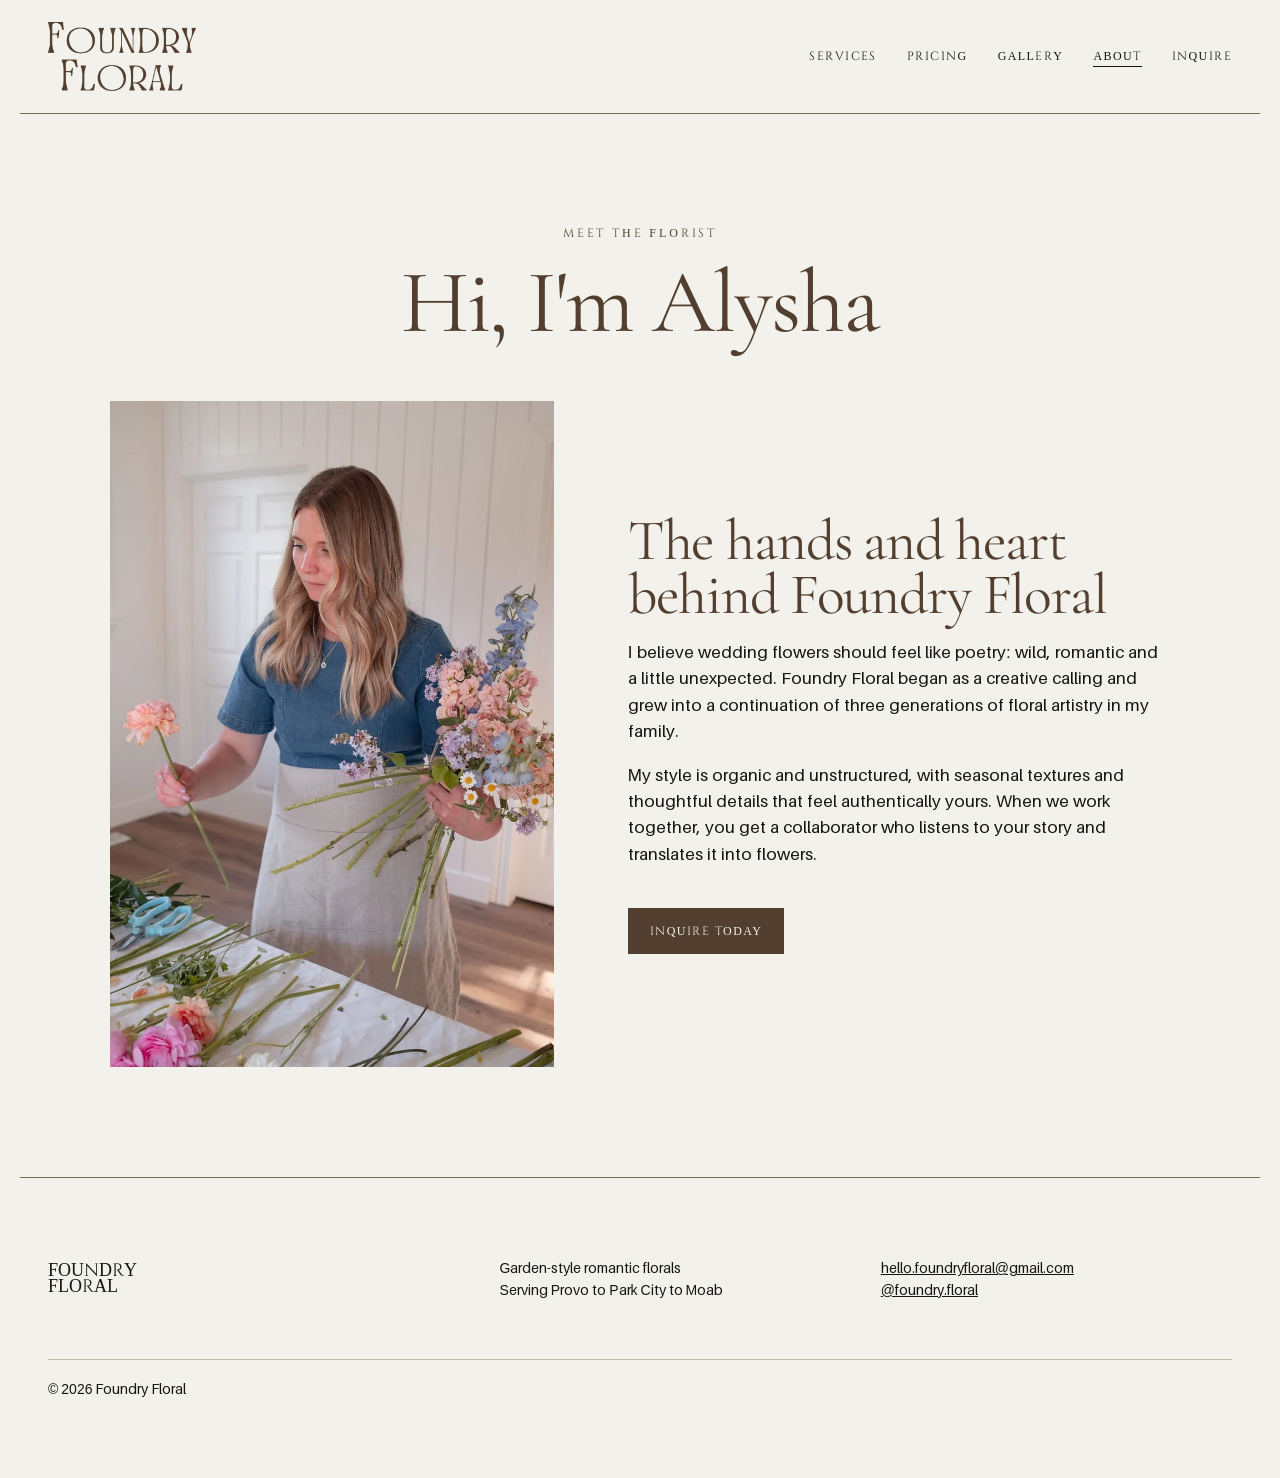
==== commit b3f0bc4b: "Serve responsive WebP images with lazy loading below the fold" ====
--- a/about.html
+++ b/about.html
@@ -1,10 +1,9 @@
 <!doctype html>
 <html lang="en">
-<head><meta charset="utf-8"><meta name="viewport" content="width=device-width, initial-scale=1"><title>About Alysha | Foundry Floral</title><meta name="description" content="Meet Alysha Jeppson, the florist behind Foundry Floral in Alpine, Utah."><link rel="stylesheet" href="styles.css?v=polish-1"></head>
+<head><meta charset="utf-8"><meta name="viewport" content="width=device-width, initial-scale=1"><title>About Alysha | Foundry Floral</title><meta name="description" content="Meet Alysha Jeppson, the florist behind Foundry Floral in Alpine, Utah."><link rel="stylesheet" href="styles.css?v=about-layout-2"></head>
 <body>
-<a class="skip-link" href="#main">Skip to content</a>
-<header class="site-header"><a class="brand" href="index.html" aria-label="Foundry Floral home"><img src="assets/images/1-foundry-floral-wordmark.png" width="520" height="244" alt="Foundry Floral"></a><button type="button" class="nav-toggle" aria-expanded="false" aria-controls="nav">Menu</button><nav id="nav" aria-label="Main navigation"><a href="index.html#services">Services</a><a href="pricing.html">Pricing</a><a href="gallery.html">Gallery</a><a href="about.html" aria-current="page">About</a><a href="index.html#inquire">Inquire</a></nav></header>
-<main id="main">
+<header class="site-header"><a class="brand" href="index.html" aria-label="Foundry Floral home"><img src="assets/images/1-foundry-floral-wordmark.png" width="520" height="244" alt="Foundry Floral"></a><button class="nav-toggle" aria-expanded="false" aria-controls="nav">Menu</button><nav id="nav" aria-label="Main navigation"><a href="index.html#services">Services</a><a href="pricing.html">Pricing</a><a href="gallery.html">Gallery</a><a href="about.html" aria-current="page">About</a><a href="index.html#inquire">Inquire</a></nav></header>
+<main>
 <section class="page-intro section"><p class="eyebrow">Meet the florist</p><h1>Hi, I'm Alysha</h1></section>
 <section class="section about about-page"><img src="assets/images/1-alysha-florist-portrait.jpg" srcset="assets/images/opt/1-alysha-florist-portrait-480.webp 480w, assets/images/opt/1-alysha-florist-portrait-800.webp 800w, assets/images/opt/1-alysha-florist-portrait-1024.webp 1024w" sizes="(max-width: 900px) 100vw, 520px" width="1024" height="1536" alt="Alysha Jeppson arranging garden-inspired flowers in her studio"><div><h2>The hands and heart behind Foundry Floral</h2><p>I believe wedding flowers should feel like poetry: wild, romantic and a little unexpected. Foundry Floral began as a creative calling and grew into a continuation of three generations of floral artistry in my family.</p><p>My style is organic and unstructured, with seasonal textures and thoughtful details that feel authentically yours. When we work together, you get a collaborator who listens to your story and translates it into flowers.</p><a class="button" href="index.html#inquire">Inquire today</a></div></section>
 </main>
--- a/styles.css
+++ b/styles.css
@@ -15,39 +15,3 @@
 /* About page portrait and spacing */
 .page-intro:has(+ .about-page){padding-bottom:36px}.about-page{padding-top:20px;grid-template-columns:minmax(0,.9fr) minmax(0,1.1fr);gap:7%}.about-page img{height:auto;aspect-ratio:2/3;object-fit:contain;object-position:center top}.about-page h2{font-size:clamp(44px,4.5vw,66px);max-width:100%;overflow-wrap:normal}
 @media(max-width:900px){.page-intro:has(+ .about-page){padding-bottom:20px}.about-page{padding-top:20px;grid-template-columns:1fr;gap:42px}.about-page img{height:auto;max-height:none;aspect-ratio:2/3}.about-page h2{font-size:48px}}
-
-/* Hero service line and mobile first screen */
-.hero-tagline{font-family:Cinzel,serif;text-transform:uppercase;letter-spacing:.14em;font-size:12px;color:var(--espresso);margin:18px 0 4px}
-@media(max-width:900px){.hero>img{height:44vh;min-height:280px;max-height:420px}
-.hero-copy{padding:32px 24px 40px}
-.hero-copy>h1{order:1}
-.hero-copy>.hero-tagline{order:2}
-.hero-copy>.button{order:3;margin-top:16px;margin-bottom:10px}
-.hero-copy>p:not(.hero-tagline){order:4}
-}
-@media(max-width:540px){.site-header{min-height:72px;padding:14px 18px}
-.site-header .brand img{width:120px}
-.site-header nav{top:72px}
-.hero{padding:12px}
-.hero>img{height:40vh;min-height:250px}
-.hero h1{font-size:48px}
-}
-
-/* Inquiry alternatives beside the embedded form */
-.inquiry>.form-alt{margin-top:14px;font-size:15px;overflow-wrap:anywhere}
-.form-alt a{color:var(--espresso);text-underline-offset:3px}
-
-/* How it works */
-.process{padding-bottom:70px}
-.process li>div{min-width:0}
-@media(max-width:900px){.process{padding-top:70px;padding-bottom:50px}}
-
-/* Pricing: collection note */
-.collections>.collection-note{max-width:1080px;margin:30px auto 0;font-size:17px}
-
-/* Accessibility polish */
-a:focus-visible,button:focus-visible,iframe:focus-visible{outline:2px solid var(--espresso);outline-offset:3px}
-.button:focus-visible{outline-offset:4px;box-shadow:0 0 0 2px var(--ivory)}
-.skip-link{position:absolute;left:12px;top:-60px;z-index:50;background:var(--espresso);color:var(--ivory);padding:10px 16px;text-decoration:none;font-size:14px}
-.skip-link:focus{top:12px}
-@media(prefers-reduced-motion:reduce){html{scroll-behavior:auto}*,*::before,*::after{transition-duration:.01ms!important;animation-duration:.01ms!important;animation-iteration-count:1!important}}
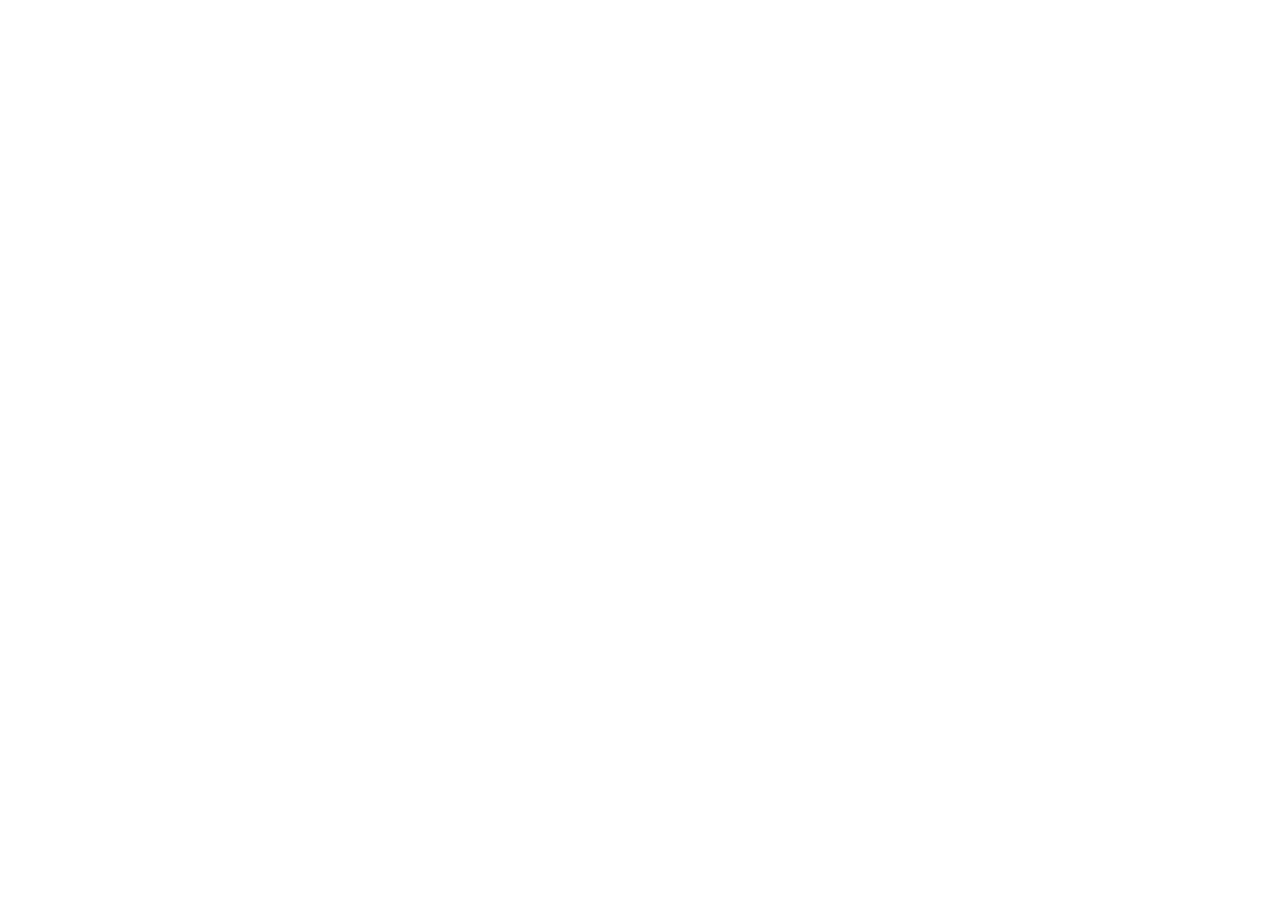
==== commit 8c5b81dc: "Send old-site visitors to foundryfloral.com Intent: retire foundryfloral.github.io; each old page po" ====
--- a/about.html
+++ b/about.html
@@ -1,10 +1,14 @@
 <!doctype html>
 <html lang="en">
-<head><meta charset="utf-8"><meta name="viewport" content="width=device-width, initial-scale=1"><title>About Alysha | Foundry Floral</title><meta name="description" content="Meet Alysha Jeppson, the florist behind Foundry Floral in Alpine, Utah."><link rel="stylesheet" href="styles.css?v=about-layout-2"></head>
+<head>
+  <meta charset="utf-8">
+  <title>Foundry Floral has moved</title>
+  <meta name="robots" content="noindex">
+  <link rel="canonical" href="https://foundryfloral.com/about/">
+  <meta http-equiv="refresh" content="0; url=https://foundryfloral.com/about/">
+  <script>location.replace("https://foundryfloral.com/about/");</script>
+</head>
 <body>
-<header class="site-header"><a class="brand" href="index.html" aria-label="Foundry Floral home"><img src="assets/images/1-foundry-floral-wordmark.png" width="520" height="244" alt="Foundry Floral"></a><button class="nav-toggle" aria-expanded="false" aria-controls="nav">Menu</button><nav id="nav" aria-label="Main navigation"><a href="index.html#services">Services</a><a href="pricing.html">Pricing</a><a href="gallery.html">Gallery</a><a href="about.html" aria-current="page">About</a><a href="index.html#inquire">Inquire</a></nav></header>
-<main>
-<section class="page-intro section"><p class="eyebrow">Meet the florist</p><h1>Hi, I'm Alysha</h1></section>
-<section class="section about about-page"><img src="assets/images/1-alysha-florist-portrait.jpg" srcset="assets/images/opt/1-alysha-florist-portrait-480.webp 480w, assets/images/opt/1-alysha-florist-portrait-800.webp 800w, assets/images/opt/1-alysha-florist-portrait-1024.webp 1024w" sizes="(max-width: 900px) 100vw, 520px" width="1024" height="1536" alt="Alysha Jeppson arranging garden-inspired flowers in her studio"><div><h2>The hands and heart behind Foundry Floral</h2><p>I believe wedding flowers should feel like poetry: wild, romantic and a little unexpected. Foundry Floral began as a creative calling and grew into a continuation of three generations of floral artistry in my family.</p><p>My style is organic and unstructured, with seasonal textures and thoughtful details that feel authentically yours. When we work together, you get a collaborator who listens to your story and translates it into flowers.</p><a class="button" href="index.html#inquire">Inquire today</a></div></section>
-</main>
-<footer><div class="brand"><span>Foundry<br>Floral</span></div><p>Garden-style romantic florals<br>Serving Provo to Park City to Moab</p><p><a href="mailto:hello.foundryfloral@gmail.com">hello.foundryfloral@gmail.com</a><br><a href="https://www.instagram.com/foundry.floral/">@foundry.floral</a></p><p class="copyright">© <span id="year"></span> Foundry Floral</p></footer><script src="script.js"></script></body></html>
+  <p>Foundry Floral has moved to <a href="https://foundryfloral.com/about/">https://foundryfloral.com/about/</a>.</p>
+</body>
+</html>
